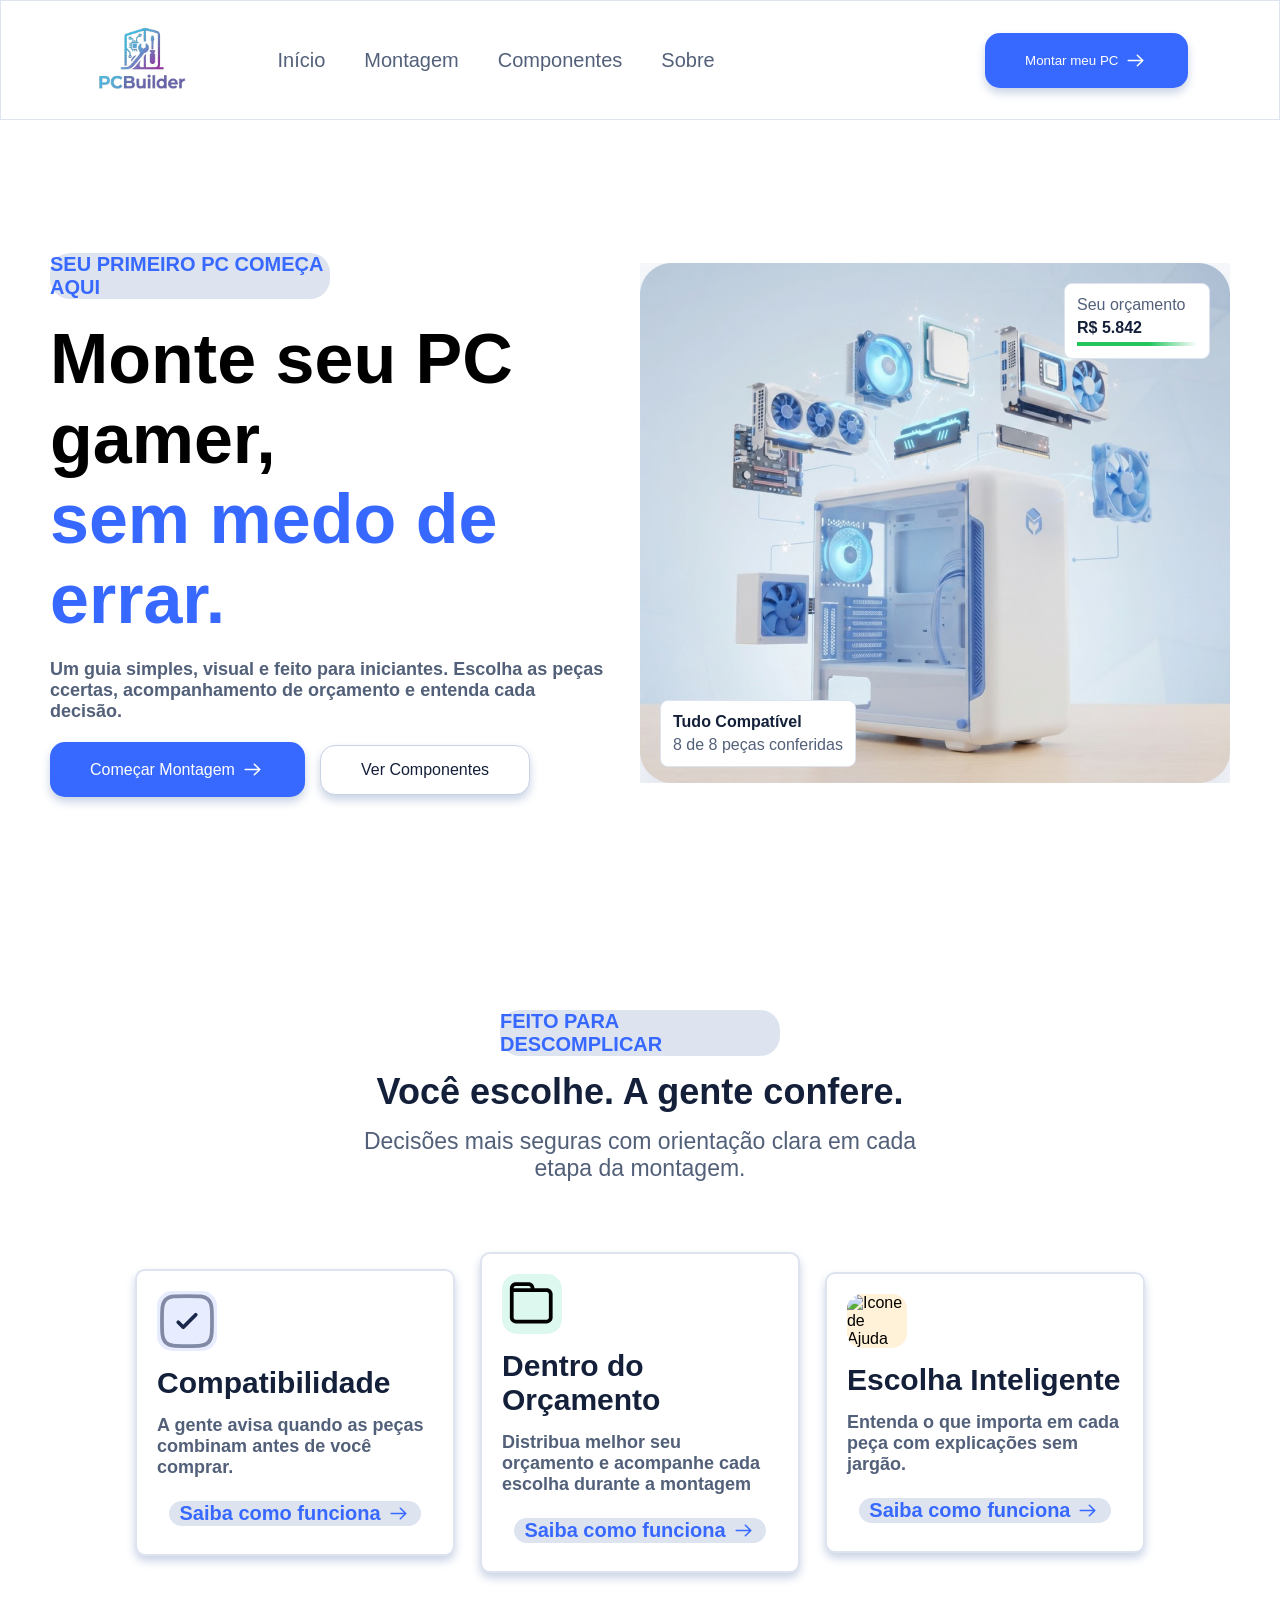
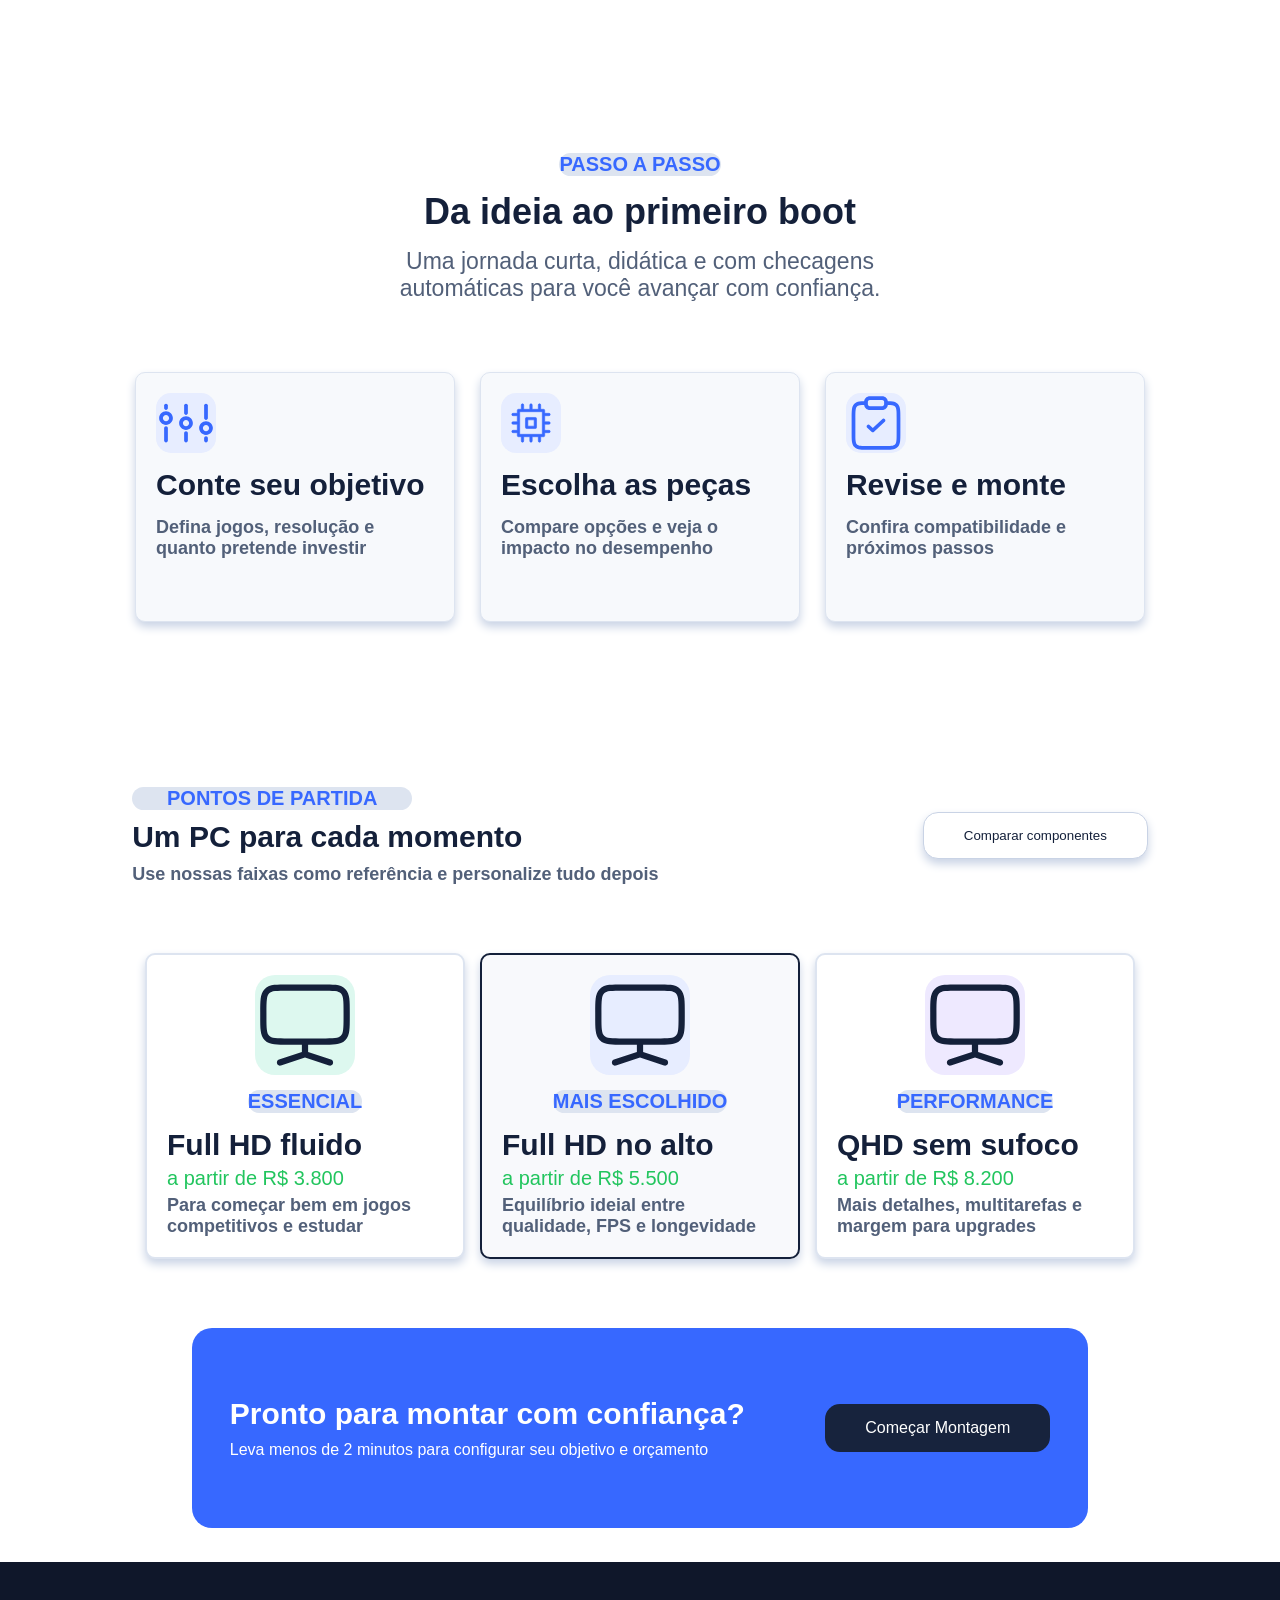
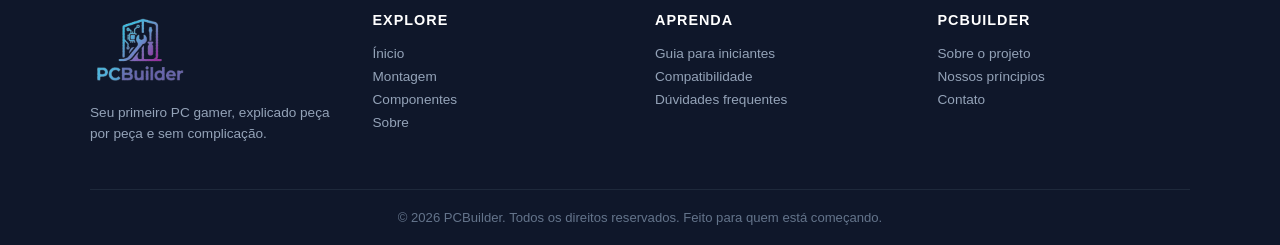
==== index.html @ 1f870fc3 "Primeira versão do projeto. Interface pronta, mas ainda precisa da atualização com a lógica" ====
<!doctype html>
<html lang=pt-br>
<head>
  <meta charset="UTF-8">
  <meta name="viewport"
        content="width=device-width, user-scalable=no, initial-scale=1.0, maximum-scale=1.0, minimum-scale=1.0">
  <meta http-equiv="X-UA-Compatible" content="ie=edge">
  <link rel="stylesheet" href="css/style.css">
  <title>PC-Builder</title>
</head>
<body>


<header class="cabecalho">
  <div class="logoPrincipal">
    <a href="index.html"><img class="logo" src="assets/images/logo.png" alt="Imagem Logo"></a>
  </div>

  <nav class="navegacao">
    <ul>
      <li><a href="index.html" class="links">Início</a></li>

      <li><a href="montagem.html" class="links">Montagem</a></li>

      <li><a href="componentes.html" class="links">Componentes</a></li>

      <li><a href="sobre.html" class="links">Sobre</a></li>

    </ul>
  </nav>


  <button type="button" class="montagem BotaoDesktop">Montar meu PC <img class="icons" src="assets/icons/icon-Avancar.svg" alt="Ícone Avançar">
  </button>

  <button type="button" class="botaoMenu" aria-label="Abrir menu" aria-expanded="false">
    ☰
  </button>
</header>


<section class="secaoHero">

  <div class="cardPrincipal">
    <p class="informacao">SEU PRIMEIRO PC COMEÇA AQUI</p>
    <h1 class="tituloHero">Monte seu PC gamer, <span> sem medo de errar.</span>
    </h1>
    <p class="descricao">Um guia simples, visual e feito para iniciantes. Escolha as peças ccertas, acompanhamento de orçamento e entenda cada decisão.</p>

    <div class="botoesPrincipais">
      <a class="links: montagem" href="montagem.html">Começar Montagem <img class="icons" src="assets/icons/icon-Avancar.svg"
                                                                            alt="Ícone Avançar"></a>
      <a class="links: componentes" href="componentes.html">Ver Componentes</a>
    </div>
  </div>

  <div class="cardSecundario">
    <img class="background-image" src="assets/images/imagemIlustracao.png" alt="Imagem de ilustração">

    <div class="mini-Card card-Orcamento">
      <span>Seu orçamento</span>
      <strong>R$ 5.842</strong>
      <div class="linhaOrcamento"></div>
    </div>

    <div class="mini-Card card-Compativel">
      <strong>Tudo Compatível</strong>
      <span>8 de 8 peças conferidas</span>
    </div>
  </div>
</section>

<section class="secaoInformacao">

  <div class="textoPrincipal">
    <p class="informacao">FEITO PARA DESCOMPLICAR</p>
    <h2 class="tituloPrincipal2">Você escolhe. A gente confere.</h2>
    <p class="descricaoPrincipal">Decisões mais seguras com orientação clara em cada etapa da montagem.</p>

  </div>

  <div class="informacaoCard">

    <div class="cardInformacao">
      <img class="iconsCards" src="assets/icons/icon-Compatibilidade.svg" alt="Ícone de compatibilidade">
      <h2 class="tituloPrincipal2">Compatibilidade</h2>
      <p class="descricao">A gente avisa quando as peças combinam antes de você comprar.</p>
      <a href="#sobre" class="links">
        <p class="informacao">Saiba como funciona <img class="icons" src="assets/icons/icone-Avancar2.svg" alt="Ícone Avançar"></p>
      </a>
    </div>

    <div class="cardInformacao">
      <img class="iconsCards2" src="assets/icons/icon-Carteira.svg" alt="Ícone de Orçamento">
      <h2 class="tituloPrincipal2">Dentro do Orçamento</h2>
      <p class="descricao">Distribua melhor seu orçamento e acompanhe cada escolha durante a montagem</p>
      <a href="#sobre" class="links">
        <p class="informacao">Saiba como funciona <img class="icons" src="assets/icons/icone-Avancar2.svg" alt="Ícone Avançar"></p>
      </a>
    </div>

    <div class="cardInformacao">
      <img class="iconsCards3" src="assets/icons/icon-Ajuda.svg" alt="Icone de Ajuda">
      <h2 class="tituloPrincipal2">Escolha Inteligente</h2>
      <p class="descricao">Entenda o que importa em cada peça com explicações sem jargão.</p>
      <a href="#sobre" class="links">
        <p class="informacao">Saiba como funciona <img class="icons" src="assets/icons/icone-Avancar2.svg" alt="Ícone Avançar"></p>
      </a>
    </div>
  </div>

</section>

<section class="secaoComoFunciona">

  <div class="textoPrincipal">
    <p class="informacao">PASSO A PASSO</p>
    <h2 class="tituloPrincipal2">Da ideia ao primeiro boot</h2>
    <p class="descricaoPrincipal">Uma jornada curta, didática e com checagens automáticas para você avançar com confiança.</p>

  </div>


  <div class="cardComoFunciona">

    <div class="cardInformacao2">

      <img class="iconsCards" src="assets/icons/icon-Objetivo.svg" alt="Ícone Objetivo">
      <h2 class="tituloPrincipal2">Conte seu objetivo</h2>
      <p class="descricao">Defina jogos, resolução e quanto pretende investir</p>
    </div>

    <div class="cardInformacao2">
      <img class="iconsCards" src="assets/icons/icon-Componente.svg" alt="Ícone de Componente">
      <h2 class="tituloPrincipal2">Escolha as peças</h2>
      <p class="descricao">Compare opções e veja o impacto no desempenho</p>
    </div>

    <div class="cardInformacao2">
      <img class="iconsCards" src="assets/icons/icon-Notas.svg" alt="Ícone de Revisar">
      <h2 class="tituloPrincipal2">Revise e monte</h2>
      <p class="descricao">Confira compatibilidade e próximos passos</p>
    </div>
  </div>
</section>

<section class="secaoPerfilOrcamento">

  <div class="textoInicial">

    <div class="textoEsq">
      <p class="informacao">PONTOS DE PARTIDA</p>
      <h2 class="tituloPrincipal2">Um PC para cada momento</h2>
      <p class=descricao>Use nossas faixas como referência e personalize tudo depois</p>
    </div>

    <div class="botaoDir">
      <button type="button" class="componentes">Comparar componentes</button>
    </div>
  </div>

  <div class="cardsOrcamento">

    <div class="cards">
      <div class="controlaElementos2">
        <div class="icone">
          <img class="iconMonitor" src="assets/icons/icon-Monitor.svg" alt="Ícone de Monitor">
      </div>
        <p class="informacao">ESSENCIAL</p>
      </div>
      <div class="texto">

        <h2 class="tituloPrincipal2">Full HD fluido</h2>
        <p class="preco">a partir de R$ 3.800</p>
        <p class="descricao">Para começar bem em jogos competitivos e estudar</p>
      </div>
    </div>

    <div class="cardsEscolhido">
      <div class="controlaElementos2">
        <div class="icone2">
          <img class="iconMonitor" src="assets/icons/icon-Monitor.svg" alt="Ícone de Monitor">
        </div>
        <p class="informacao">MAIS ESCOLHIDO</p>
      </div>

      <div class="texto">
        <h2 class="tituloPrincipal2">Full HD no alto</h2>
        <p class="preco">a partir de R$ 5.500</p>
        <p class="descricao">Equilíbrio ideial entre qualidade, FPS e longevidade</p>
      </div>

    </div>

    <div class="cards">
      <div class="controlaElementos2">
        <div class="icone3">
          <img class="iconMonitor" src="assets/icons/icon-Monitor.svg" alt="Ícone de Monitor">
        </div>
        <p class="informacao">PERFORMANCE</p>
      </div>

      <div class="texto">

        <h2 class="tituloPrincipal2">QHD sem sufoco</h2>
        <p class="preco">a partir de R$ 8.200</p>
        <p class="descricao">Mais detalhes, multitarefas e margem para upgrades</p>
      </div>

    </div>
  </div>

  <div class="cardComecar">
    <div class="textoEsq2">
      <h2 class="tituloPrincipal2">Pronto para montar com confiança?</h2>
      <p>Leva menos de 2 minutos para configurar seu objetivo e orçamento</p>
    </div>

    <div class="botaoFinal">
      <a class="links: montagem2" href="montagem.html">Começar Montagem</a>
    </div>
  </div>

</section>
<footer class="footer-completo">
  <div class="footer-grid">
    <div class="footer-col">
      <div class="footer-logo"><img class="logo" src="assets/images/logo.png" alt=""></div>
      <p>Seu primeiro PC gamer, explicado peça por peça e sem complicação.</p>
    </div>
    <div class="footer-col">
      <h4>Explore</h4>
      <a  href="index.html">Ínicio</a>
      <a  href="montagem.html">Montagem</a>
      <a  href="componentes.html">Componentes</a>
      <a  href="sobre.html">Sobre</a>
    </div>
    <div class="footer-col">
      <h4>Aprenda</h4>
      <a href="#">Guia para iniciantes</a>
      <a href="#">Compatibilidade</a>
      <a href="#">Dúvidades frequentes</a>
    </div>
    <div class="footer-col">
      <h4>PCBuilder</h4>
      <a href="#">Sobre o projeto</a>
      <a href="#">Nossos príncipios</a>
      <a href="#">Contato</a>
    </div>
  </div>
  <div class="footer-copy">
    © 2026 PCBuilder. Todos os direitos reservados. Feito para quem está começando.
  </div>
</footer>
<script src="script.js"></script>
</body>
</html>
---- css/style.css ----
* {
  padding: 0;
  margin: 0;
  box-sizing: border-box;
}

body {
  font-family: "Calibri Light", "Arial", sans-serif;
}

header {
  width: 100%;
  display: flex;
  justify-content: space-around;
  padding: 20px;
  gap: 25px;
  align-items: center;
  background-color: #ffffff;
  border: #dde4f0 1px solid;


  ul {
    list-style: none;
    display: flex;
    flex-direction: row;
    gap: 15px;
    width: 60%;
    align-items: center;
    justify-content: center;
  }


  li {
    color: #526079;
    font-size: 20px;
  }


}

.botaoMenu {
  display: none;
}

.links {
  text-decoration: none;
  color: #526079;
  padding: 8px 12px;
  border-radius: 6px;
  transition: color 200ms ease, background-color 200ms ease;

}

.links:hover {
  background-color: #f0f4ff;
  color: #3768ff;
}

.links.active {
  background-color: #e7edff;
  color: #3768ff;
}

.navegacao li.active a {
  background-color: #e7e7e7;
  font-weight: bold;
  color: #3768ff;
  border-radius: 20px;
  padding: 10px 20px;
}


.logoPrincipal {
  display: flex;
  flex-direction: row;
  align-items: center;
  gap: 5px;
}

.logo {
  width: 100px;
}

.tituloHero {
  flex-direction: column;
  display: flex;
  font-size: 70px;

  h1 {
    color: #17233d;

  }

  span {
    color: #3768ff;

  }
}

.tituloPrincipal {
  font-size: 25px;
  color: #14203a;
  display: flex;
  flex-direction: column;
  max-width: 560px;
  font-weight: bold;

  span{
    color: #526079;
    font-size: 15px;
  }
}

.tituloPrincipal2{
  font-size: 30px;
  color: #14203a;
  display: flex;
  flex-direction: column;
  max-width: 560px;
  font-weight: bold;
}

.secaoHero {
  display: grid;
  grid-template-columns: repeat(2, 1fr);
  justify-items: center;
  align-items: center;
  padding: 50px;
  width: 100%;
  min-height: calc(100vh - 90px);

}

.cardPrincipal {
  display: flex;
  flex-direction: column;
  gap: 20px;

}

.botoesPrincipais {
  display: flex;
  flex-direction: row;
  gap: 15px;
  align-items: center;

}

.descricao {
  color: #526079;
  font-size: 18px;
  max-width: 560px;
  text-align: left;
  font-weight: bold;
}

.descricaoPrincipal {
  color: #526079;
  font-size: 23px;
  max-width: 560px;
  text-align: center;
}

.informacao {
  color: #3768ff;
  background-color: #dde4f0;
  border-radius: 20px;
  max-width: 280px;
  align-items: center;
  display: flex;
  justify-content: center;
  gap: 5px;
  flex-direction: row;
  font-size: 20px;
  font-weight: bold;
}

.montagem {
  display: flex;
  flex-direction: row;
  gap: 5px;
  align-items: center;
  background-color: #3768ff;
  border: none;
  border-radius: 15px;
  padding: 15px 40px;
  color: #ffffff;
  transition: transform 300ms ease, box-shadow 300ms ease;
  box-shadow: 0 5px 10px rgb(201 211 229);
  text-decoration: none;
}

.montagem2 {
  display: flex;
  flex-direction: row;
  gap: 5px;
  align-items: center;
  background-color: #17233d;
  border: none;
  border-radius: 15px;
  padding: 15px 40px;
  color: #ffffff;
  transition: transform 300ms ease, box-shadow 300ms ease;
  text-decoration: none;
}

.montagem2:hover {
  transform: scale(1.03);
  box-shadow: 0 5px 10px rgb(55 104 255);
}

.montagem:hover {
  transform: scale(1.03);
  box-shadow: 0 5px 10px rgb(55 104 255);
}

.componentes {
  border-radius: 15px;
  padding: 15px 40px;
  background-color: #ffffff;
  border: #c9d3e5 1px solid;
  color: #14203a;
  transition: transform 300ms ease, box-shadow 300ms ease, border 100ms ease;
  box-shadow: 0 5px 10px rgb(201 211 229);
  text-decoration: none;
  display: flex;
  flex-direction: row;
  align-items: center;
  gap: 5px;
}

.componentes:hover {
  transform: scale(0.95);
  box-shadow: 0 5px 10px rgb(201 211 229);
  border: #b7c8ff 1px solid;
}

.iconsCards {
  width: 60px;
  background-color: #e7edff;
  border-radius: 15px;
  display: block;
  height: auto;
}


.iconsCards2 {
  width: 60px;
  background-color: #ddf8ef;
  border-radius: 15px;
  display: block;
  height: auto;
}


.iconsCards3 {
  width: 60px;
  background-color: #fff2d8;
  border-radius: 15px;
  display: block;
  height: auto;
}


.icons {
  width: 25px;
  height: auto;
  display: block;
}



.cardSecundario {
  position: relative;
  display: inline-block;
}

.mini-Card {
  display: flex;
  gap: 5px;
  border: 1px solid #dde4f0;
  flex-direction: column;
  position: absolute;
  background-color: #ffffff;
  padding: 12px;
  border-radius: 8px;

  strong {
    color: #14203a;
  }

  span {
    color: #526079;
  }

}

.linhaOrcamento {
  background: linear-gradient(to right, #22c55e 0%, #22c55e 60%, transparent 100%);
  height: 4px;
  width: 120px;
}


.card-Orcamento {
  top: 20px;
  right: 20px;
}

.card-Compativel {
  bottom: 20px;
  left: 20px;
}

.secaoInformacao {
  display: flex;
  gap: 40px;
  flex-direction: column;
  justify-content: flex-start;
  align-items: center;
  width: 100%;
  padding: 80px 6%;

}

.textoPrincipal {
  display: flex;
  flex-direction: column;
  align-items: center;
  gap: 15px;

  h2 {
    color: #14203a;
    font-size: 36px;
  }

}

.informacaoCard {
  display: flex;
  flex-direction: row;
  padding: 30px;
  gap: 25px;
  width: 100%;
  align-items: center;
  justify-content: center;
  flex-wrap: wrap;

}

.cardInformacao {
  background-color: #ffffff;
  border: #dde4f0 2px solid;
  width: 30%;
  min-height: 250px;
  padding: 20px;
  border-radius: 10px;
  display: flex;
  flex-direction: column;
  gap: 15px;
  box-shadow: 0 5px 10px rgb(201 211 229);
  transition: transform 300ms ease, box-shadow 300ms ease, border 100ms ease;

  h3 {
    color: #14203a;
    font-size: 30px;
  }
}

.cardInformacao:hover {
  transform: scale(0.95);
  box-shadow: 0 5px 10px rgb(201 211 229);
  border: #b7c8ff 2px solid;
}

.secaoComoFunciona {
  display: flex;
  gap: 40px;
  flex-direction: column;
  justify-content: flex-start;
  align-items: center;
  width: 100%;
  padding: 70px 6% 100px;
}

.cardComoFunciona {
  display: flex;
  flex-direction: row;
  padding: 30px;
  gap: 25px;
  width: 100%;
  align-items: center;
  justify-content: center;
  flex-wrap: wrap;
}

.cardInformacao2 {
  background-color: #f7f9fc;
  border: #dde4f0 1px solid;
  width: 30%;
  min-height: 250px;
  padding: 20px;
  border-radius: 10px;
  display: flex;
  flex-direction: column;
  gap: 15px;
  box-shadow: 0 5px 10px rgb(201 211 229);
  transition: transform 300ms ease, box-shadow 300ms ease, border 100ms ease;

  h3 {
    color: #14203a;
    font-size: 30px;
  }
}

.cardInformacao2:hover {
  transform: scale(0.95);
  box-shadow: 0 5px 10px rgb(201 211 229);
  background-color: #e7edff;
  border: #b7c8ff 2px solid;
}

.secaoPerfilOrcamento {
  display: flex;
  justify-content: space-around;
  align-items: center;
  width: 100%;
  min-height: calc(100vh - 90px);
  flex-direction: column;
}

.textoInicial {
  display: flex;
  justify-content: space-around;
  align-items: center;
  width: 100%;
}

.textoEsq {
  display: flex;
  flex-direction: column;
  gap: 10px;

}

.textoEsq2 {
  display: flex;
  flex-direction: column;
  gap: 10px;

  h2 {
    color: #ffffff;
    font-size: 30px;
  }

  p {
    color: #ffffff;
  }
}

.cardsOrcamento {
  display: flex;
  flex-direction: row;
  gap: 15px;
  width: 100%;
  align-items: center;
  justify-content: center;
  flex-wrap: wrap;

}

.cards {
  display: flex;
  flex-direction: column;
  gap: 15px;
  width: 25%;
  border-radius: 10px;
  justify-content: flex-start;
  align-items: center;
  padding: 20px;
  background-color: #ffffff;
  border: #dde4f0 2px solid;
  transition: transform 300ms ease, box-shadow 300ms ease, border 100ms ease;
  box-shadow: 0 5px 10px rgb(201 211 229);

}

.controlaElementos2{
  display: flex;
  flex-direction: column;
  gap: 15px;
  align-items: center;
  justify-content: center;
}

.cards:hover {
  transform: scale(0.95);
  box-shadow: 0 5px 10px rgb(201 211 229);
  border: #b7c8ff 2px solid;
}

.cardsEscolhido {
  display: flex;
  flex-direction: column;
  gap: 15px;
  width: 25%;
  border-radius: 10px;
  justify-content: flex-start;
  align-items: center;
  padding: 20px;
  background-color: rgb(221 228 240 / 0.22);
  border: #14203a 2px solid;
  transition: transform 300ms ease, box-shadow 300ms ease, background-color 200ms ease;
  box-shadow: 0 5px 10px rgb(201 211 229);
}

.cardsEscolhido:hover {
  transform: scale(1.03);
  box-shadow: 0 5px 10px rgb(201 211 229);
  background-color: #e7edff;
}

.texto {
  display: flex;
  flex-direction: column;
  gap: 5px;

}

.icone {
  width: 100px;
  max-width: 300px;
  background-color: #ddf8ef;
  display: flex;
  justify-content: center;
  align-items: center;
  border-radius: 20px;
}

.icone2 {
  width: 100px;
  max-width: 300px;
  background-color: #e7edff;
  display: flex;
  justify-content: center;
  align-items: center;
  border-radius: 20px;
}

.icone3 {
  width: 100px;
  max-width: 300px;
  background-color: #eee9ff;
  display: flex;
  justify-content: center;
  align-items: center;
  border-radius: 20px;
}

.iconMonitor {
  width: 100px;
  border-radius: 15px;
  height: auto;
  display: block;
}

.cardComecar {
  display: flex;
  flex-direction: row;
  gap: 5px;
  width: 70%;
  min-height: 200px;
  border-radius: 20px;
  align-items: center;
  justify-content: space-around;
  background-color: #3768ff;
}

.preco {
  font-size: 20px;
  color: #22c55e;
}

@media (max-width: 900px) {

  .cabecalho {
    justify-content: space-between;
    padding: 15px 20px;
    position: relative;
  }

  .BotaoDesktop {
    display: none;
  }

  .botaoMenu {
    display: block;
    background-color: transparent;
    border: none;
    font-size: 30px;
  }

  .navegacao {
    display: none;
  }

  .navegacao.menuAberto {
    display: block;
    position: absolute;
    top: 100%;
    right: 0;
    width: min(80vh, 320px);
    border-radius: 5px;
    background-color: #ffffff;
    border: 1px solid #dde4f0;
    box-shadow: 0 5px 10px rgb(201 211 229);
  }


  .navegacao.menuAberto ul {
    flex-direction: column;
    width: 100%;
    padding: 20px;
  }

  .navegacao.menuAberto a {
    display: block;
    width: 100%;
    padding: 12px;
    border-radius: 5px;
    transition: transform 300ms ease, box-shadow 300ms ease;
  }

  .navegacao.menuAberto a:hover {
    background-color: #e7edff;
    border-radius: 10px;
    box-shadow: 0 5px 10px rgb(201 211 229);
  }


  .secaoHero {
    grid-template-columns: 1fr;
    width: 100%;
    gap: 25px;
  }

  .background-image,
  .cardPrincipal,
  .cardSecundario {
    width: 100%;
    flex-direction: column;
  }


  .cardInformacao,
  .cardInformacao2,
  .cards,
  .cardsEscolhido {
    width: 100%;
    flex-direction: column;
    gap: 25px;
  }

  .secaoPerfilOrcamento {
    gap: 20px;
  }

  .cardComecar {
    width: 100%;
    min-height: 80px;
    padding: 20px;

    h2 {
      font-size: 20px;
    }

    p {
      font-size: 20px;
    }
  }


}

.secaoMontagem {
  display: flex;
  align-items: flex-start;
  width: 100%;
  padding: 40px 6%;
}

.textoMontagem {
  display: flex;
  justify-content: space-between;
  align-items: center;
  width: 100%;
}
.tituloMontagem{
  font-weight: bold;
  font-size: 60px;
  color: #17233d;
}

.pecas {
  display: flex;
  flex-direction: row;
  gap: 40px;
  align-items: center;
}

.textoEsqMontagem {
  display: flex;
  flex-direction: column;
  align-items: flex-start;
  gap: 10px;
}

.montarPC{
  display: grid;
  grid-template-columns: 280px minmax(0, 1fr) 280px;
  gap: 24px;
  justify-content: center;
  align-items: flex-start;
  padding: 0 90px;
  min-height: calc(100vh - 90px);
  width: 100%;
}

.divEsquerda{
  display: flex;
  flex-direction: column;
  align-items: flex-start;
  gap: 30px;
  background-color: #ffffff;
  border: #dde4f0 1px solid;
  border-radius: 10px;
  padding: 10px 20px;
  width: 100%;
}

.selecaoComponente{
  width: 100%;
  min-height: 50px;
  padding: 0 10px;
  box-shadow: 0 5px 10px rgb(201 211 229);
  transition: transform 300ms ease, box-shadow 300ms ease, background-color 200ms ease, border-color 200ms ease;
  border-radius: 10px;
}

.selecaoComponente:hover{
  transform: scale(1.05);
  border: #3768ff 2px solid;
  background-color: #e7edff;
}

.divMeio{
  display: flex;
  flex-direction: column;
  gap: 20px;
  background-color: #ffffff;
  border: #dde4f0 1px solid;
  border-radius: 10px;
  align-items: self-start;
  width: 100%;
  min-height: calc(90vh - 50px);
  padding: 10px;
}

.nomeComponente{

}

.divComponentes{
  display: flex;
  flex-direction: column;
  gap: 20px;
  width: 100%;
  justify-content: center;
  align-items: center;

}

.cardComponente{
  display: flex;
  flex-direction: column;
  padding: 20px 40px;
  width: 95%;
  align-items: flex-start;
  justify-content: center;
  border-radius: 15px;
  transition: transform 300ms ease, box-shadow 300ms ease, background-color 200ms ease, border-color 200ms ease;
  box-shadow: 0 5px 10px rgb(201 211 229);
}

.cardComponente:hover{
  transform: scale(0.95);
  box-shadow: 0 5px 10px rgb(201 211 229);
  background-color: #e7edff;
  border: 1px solid #3768ff;
}


.controlaElementos{
  display: flex;
  flex-direction: row;
  gap: 20px;
}

.divSugestao{
  display: flex;
  flex-direction: row;
  gap: 20px;
  width: 100%;
  padding: 20px;

}

.recomendado{
  padding: 10px 20px;
  border-radius: 25px;
  border: none;
  background-color: #f7f9fc ;
  color: #526079;
  box-shadow: 0 5px 10px rgb(201 211 229);
  transition: 300ms ease, background-color 300ms ease, border-color 300ms ease, color 300ms ease;
}

.recomendado:hover{
  background-color: #3768ff;
  color: #ffffff;
}

.menorPreco{
  padding: 10px 20px;
  border-radius: 25px;
  color: #526079;
  border: #dde4f0 2px solid;
  background-color: #f7f9fc;
  box-shadow: 0 5px 10px rgb(201 211 229);
  transition: 300ms ease, background-color 300ms ease, border-color 300ms ease, color 300ms ease;
}
.menorPreco:hover{
  background-color: #3768ff;
  color: #ffffff;
}

.textoPrincipalMontagem{
  padding: 20px;
  gap: 10px;
  display: flex;
  flex-direction: column;

  .descricaoComponente{
    max-width: 560px;
    color: #526079;
    font-weight: bold;
    font-size: 18px;
  }
  .tituloEtapa{
    color: #14203a;
    font-weight: bold;
    font-size: 35px;
  }
  .etapa{
    color: #3768ff;
    font-weight: bold;
  }
}

.botoes{
  display: flex;
  flex-direction: row;
  justify-content: space-around;
  width: 100%;
  align-items: center;

  .voltar{
    background-color: transparent;
    border: #dde4f0 2px solid;
    box-shadow: 0 5px 10px rgb(201 211 229);
    padding: 5px 80px;
    border-radius: 15px;
    transition: 300ms ease, background-color 300ms ease, border-color 300ms ease, color 300ms ease;
    color: #17233d;
    font-weight: bold;
    cursor: pointer;

  }

  .voltar:active{
    transform: scale(0.95);

  }
}

.divDireita{
  display: flex;
  flex-direction: column;
  align-items: center;
  width: 100%;
  gap: 20px;
}

.cardOrcamento{
  background-color: #17233d;
  width: 100%;
  min-height: 200px;
  border-radius: 20px;
  flex-direction: column;
  gap: 20px;
  display: flex;
  padding: 20px;
  box-shadow: 0 5px 10px rgb(201 211 229);

  .precoMontagem{
    font-weight: bold;
    color: #ffffff;
    font-size: 30px;
  }
  .orcamento{
    font-weight: bold;
    color: #ffffff;
  }
}

.cardCompatibilidade{
  background-color: #ffffff;
  border: #dde4f0 1px solid;
  width: 100%;
  min-height: 200px;
  border-radius: 20px;
  flex-direction: column;
  gap: 20px;
  display: flex;
  padding: 20px;
  box-shadow: 0 5px 10px rgb(201 211 229);

  .compatibilidade{
    font-weight: bold;
    color: #17233d;
    font-size: 20px;
  }
}

.cardPecasEscolhidas{
  background-color: #ffffff;
  border: #dde4f0 1px solid;
  width: 100%;
  min-height: 200px;
  border-radius: 20px;
  flex-direction: column;
  gap: 20px;
  display: flex;
  padding: 20px;
  box-shadow: 0 5px 10px rgb(201 211 229);

  .pecasEscolhidas{
    font-weight: bold;
    color: #17233d;
    font-size: 20px;
  }
}

/* SECÃO COMPONENTES*/

.secaoComponente{
  display: grid;
  grid-template-columns: repeat(2, 1fr);
  justify-items: center;
  align-items: flex-start;
  flex-direction: column;
  padding: 80px 6%;
  width: 100%;
}

form{
  display: flex;
  flex-direction: row;
  gap: 20px;
  width: 100%;
  background-color: #ffffff;
  border: #dde4f0 1px solid;
  box-shadow: 1px 1px 2px #dde4f0;
  border-radius: 10px;
  padding: 20px 50px;
  align-items: center;
  justify-content: flex-start;

  input{
    width: 100%;
    padding: 10px;
    border: none;
  }

  .botaoPesquisar{
    padding: 10px;
    border: none;
    border-radius: 30px;
    box-shadow: 1px 1px 2px #dde4f0;
    background-color: transparent;
    transition: transform 300ms ease, box-shadow 300ms ease, background-color 300ms ease, border-color 300ms ease;
  }
  .botaoPesquisar:hover{
    box-shadow: 1px 1px 2px #dde4f0;
    background-color: transparent;
    transform: translateX(6px);
  }
}

.botoesCategoria{
  display: flex;
  flex-direction: row;
  justify-content: flex-start;
  align-items: center;
  gap: 20px;
  width: 100%;
}

.secaoCategoria{
  display: flex;
  flex-direction: column;
  min-height: calc(100vh - 50px);
  align-items: flex-start;
  padding: 10px 90px;
  gap: 40px;
}

.categoria{
  display: grid;
  grid-template-columns: 300px 1fr;
  gap: 30px;
}

.controlaCards{
  display: flex;
  flex-direction: row;
  gap: 20px;
  width: 100%;
  justify-content: flex-start;
  align-items: center;
  flex-wrap: wrap;
  min-height: 200px;
  padding: 0 50px;
}

.card{
  display: flex;
  flex-direction: column;
  align-items: flex-start;
  gap: 5px;
  width: 25%;
  border-radius: 10px;
  padding: 20px;
  background-color: #ffffff;
  border: #dde4f0 2px solid;
  transition: transform 300ms ease, box-shadow 300ms ease, border 100ms ease;
  box-shadow: 0 5px 10px rgb(201 211 229);
  cursor: pointer;
}
.card:hover{
  transform: scale(0.95);
  border: #17233d 2px solid;
}
.tituloLinha{
  position: relative;
  padding-bottom: 10px;
  color: #526079;
  font-size: 18px;
  max-width: 560px;
  text-align: left;
  font-weight: bold;
}

.tituloLinha::before{
  position: absolute;
  content: "";
  width: 100%;
  bottom: 0;
  left: 0;
  height: 2px;
  background-color: #526079;
  border-radius: 10px;
}

.informacaoComp{
  font-weight: bold;
  color: #17233d;
  font-size: 15px;
  background-color: #dde4f0;
  border-radius: 15px;
  padding: 5px;
}

.tituloCom{
  font-size: 25px;
  font-weight: bold;
  color: #14203a;
}

.cardMontar{
  display: flex;
  flex-direction: column;
  align-items: flex-start;
  background: linear-gradient(160deg, #17233d, #526079);
  color: #ffffff;
  border-radius: 15px;
  padding: 10px;
  gap: 10px;
  p{
    color: #f7f9fc;
  }
}

.montagem3{
  background-color: transparent;
  border: #ffffff 1px solid;
  color: #ffffff;
  border-radius: 10px;
  padding: 5px 25px;
  display: flex;
  flex-direction: row;
  gap: 10px;
  text-decoration: none;
  align-items: center;
  transition: 300ms ease, background-color 300ms ease, border-color 300ms ease;
}

.montagem3:hover{
  transform: scale(1.02);
}

/* SEÇÃO SOBRE*/

.secaoSobre{
  display: grid;
  grid-template-columns: repeat(2, 1fr);
  justify-items: center;
  align-items: center;
  padding: 50px;
  width: 100%;
  min-height: calc(100vh - 90px);
}

.descricao2{
  font-weight: bold;
  color: #526079;
  font-size: 15px;
}

.secaoMissao{
  display: flex;
  flex-direction: column;
  align-items: center;
  justify-content:flex-start;
  padding: 80px 6%;
  width: 100%;

}

.controlaCards2{
  display: flex;
  flex-direction: row;
  justify-content: center;
  align-items: center;
  gap: 20px;
  width: 100%;
  padding: 60px;
}

.card1{
  background-color: #e7edff;
  width: 30%;
  min-height: 150px;
  padding: 20px;
  border-radius: 10px;
  display: flex;
  flex-direction: column;
  gap: 15px;
  box-shadow: 0 5px 10px rgb(201 211 229);
  transition: transform 300ms ease, box-shadow 300ms ease, border 100ms ease;

}

.card2{
  background-color: #dde4f0;
  width: 30%;
  min-height: 150px;
  padding: 20px;
  border-radius: 10px;
  display: flex;
  flex-direction: column;
  gap: 15px;
  box-shadow: 0 5px 10px rgb(201 211 229);
  transition: transform 300ms ease, box-shadow 300ms ease, border 100ms ease;
}

.card3{
  background-color: #fff2d8;
  width: 30%;
  min-height: 150px;
  padding: 20px;
  border-radius: 10px;
  display: flex;
  flex-direction: column;
  gap: 15px;
  box-shadow: 0 5px 10px rgb(201 211 229);
  transition: transform 300ms ease, box-shadow 300ms ease, border 100ms ease;
}

.secaoControle{
  display: flex;
  flex-direction: column;
  align-items: center;
  justify-content:flex-start;
  width: 100%;
  padding: 70px 6% 100px;
}

.iconeL{
  background-color: #e7edff;
  width: 15%;
  padding: 10px;
  display: flex;
  align-items: center;
  justify-content: center;
  border-radius: 10px;
  box-shadow: 1px 1px 2px #dde4f0;
}

.iconeP{
  background-color: #ddf8ef;
  width: 15%;
  padding: 10px;
  display: flex;
  align-items: center;
  justify-content: center;
  border-radius: 10px;
  box-shadow: 1px 1px 2px #dde4f0;
}

.iconeB{
  background-color: #fff2d8;
  width: 15%;
  padding: 10px;
  display: flex;
  align-items: center;
  justify-content: center;
  border-radius: 10px;
  box-shadow: 1px 1px 2px #dde4f0;
}

.secaoPrincipios{
  display: grid;
  grid-template-columns: repeat(2, 1fr);
  justify-items: flex-end;
  align-items: center;
  justify-content: center;
  width: 100%;
  padding: 70px 6% 100px;
  background-color: #17233d;
  gap: 40px;
}

.controlaCards3{
 display: grid;
  grid-template-columns: repeat(2, 1fr);
  gap: 40px;
  width: 100%;
  align-items: center;
  justify-content: center;
  padding: 70px 100px;
  background-color: #17233d;
}

.cardPrincipios{
  display: flex;
  width: 100%;
  gap: 20px;
  border: none;
  min-height: 150px;
  background-color: rgb(255 255 255 / 0.2);
  padding: 20px;
  border-radius: 24px;
  align-items: center;
  justify-content: flex-start;
  transition: transform 300ms ease, box-shadow 300ms ease, border 400ms ease;
  box-shadow: 0 5px 10px rgb(211 211 255 / 0.25);
}
.cardPrincipios:hover{
  border: #ffffff 2px solid;
  box-shadow: 0 5px 10px rgb(211 211 255 / 0.25);
}

.tituloPrincipal3{
  color: #ffffff;
  font-size: 25px;
  font-weight: bold;
  display: flex;
  flex-direction: column;
  gap: 5px;
}

.descricao3{
  font-weight: bold;
  color: #b8c3d7;
  font-size: 20px;
}

.num{
  font-weight: bold;
  color: #b8c3d7;
  font-size: 15px;
  background-color: #3768ff;
  padding: 20px;
  display: flex;
  align-items: center;
 border-radius: 12px;
}

.tituloHero2{
  font-size: 70px;
  font-weight: bold;
  color: #ffffff;
}

.informacao2{
  color: #9A5A00;
  background-color: #fff2d8;
  max-width: 280px;
  align-items: center;
  display: flex;
  justify-content: center;
  gap: 5px;
  flex-direction: row;
  font-size: 20px;
  font-weight: bold;
  border-radius: 999px;
}
.iconPlaneta{
  width: 300px;
  height: auto;
  display: block;
}

.secaoCompromisso{
  display: grid;
  grid-template-columns: repeat(2, 1fr);
  justify-items: center;
  align-items: center;
  padding: 70px 6% 100px;
}

.footer-completo {
  background: #0f172a;
  color: white;
  padding: 50px 30px 20px;
}
.footer-grid {
  display: grid;
  grid-template-columns: repeat(auto-fit, minmax(180px, 1fr));
  gap: 30px;
  max-width: 1100px;
  margin: 0 auto 30px;
}
.footer-col .footer-logo {
  font-size: 1.2rem; font-weight: 800;
  color: #a855f7; margin-bottom: 10px;
}
.footer-col p { color: #94a3b8; font-size: 0.85rem; line-height: 1.6; margin-bottom: 14px; }
.footer-col h4 {
  color: white; font-size: 0.9rem;
  margin-bottom: 14px;
  text-transform: uppercase;
  letter-spacing: 1px;
}
.footer-col a {
  display: block;
  color: #94a3b8;
  text-decoration: none;
  padding: 4px 0;
  font-size: 0.85rem;
  transition: color 0.15s;
}
.footer-col a:hover { color: #a855f7; }
.footer-redes {
  display: flex;
  gap: 10px;
  margin-top: 6px;
}
.footer-redes a {
  width: 38px; height: 38px;
  background: #1e293b;
  border-radius: 50%;
  display: flex !important;
  align-items: center;
  justify-content: center;
  font-size: 1.1rem;
  transition: 0.2s;
  padding: 0 !important;
}
.footer-redes a:hover {
  background: #a855f7;
  transform: translateY(-3px);
}
.footer-copy {
  max-width: 1100px;
  margin: 0 auto;
  border-top: 1px solid #1e293b;
  padding-top: 20px;
  text-align: center;
  font-size: 0.82rem;
  color: #64748b;
}
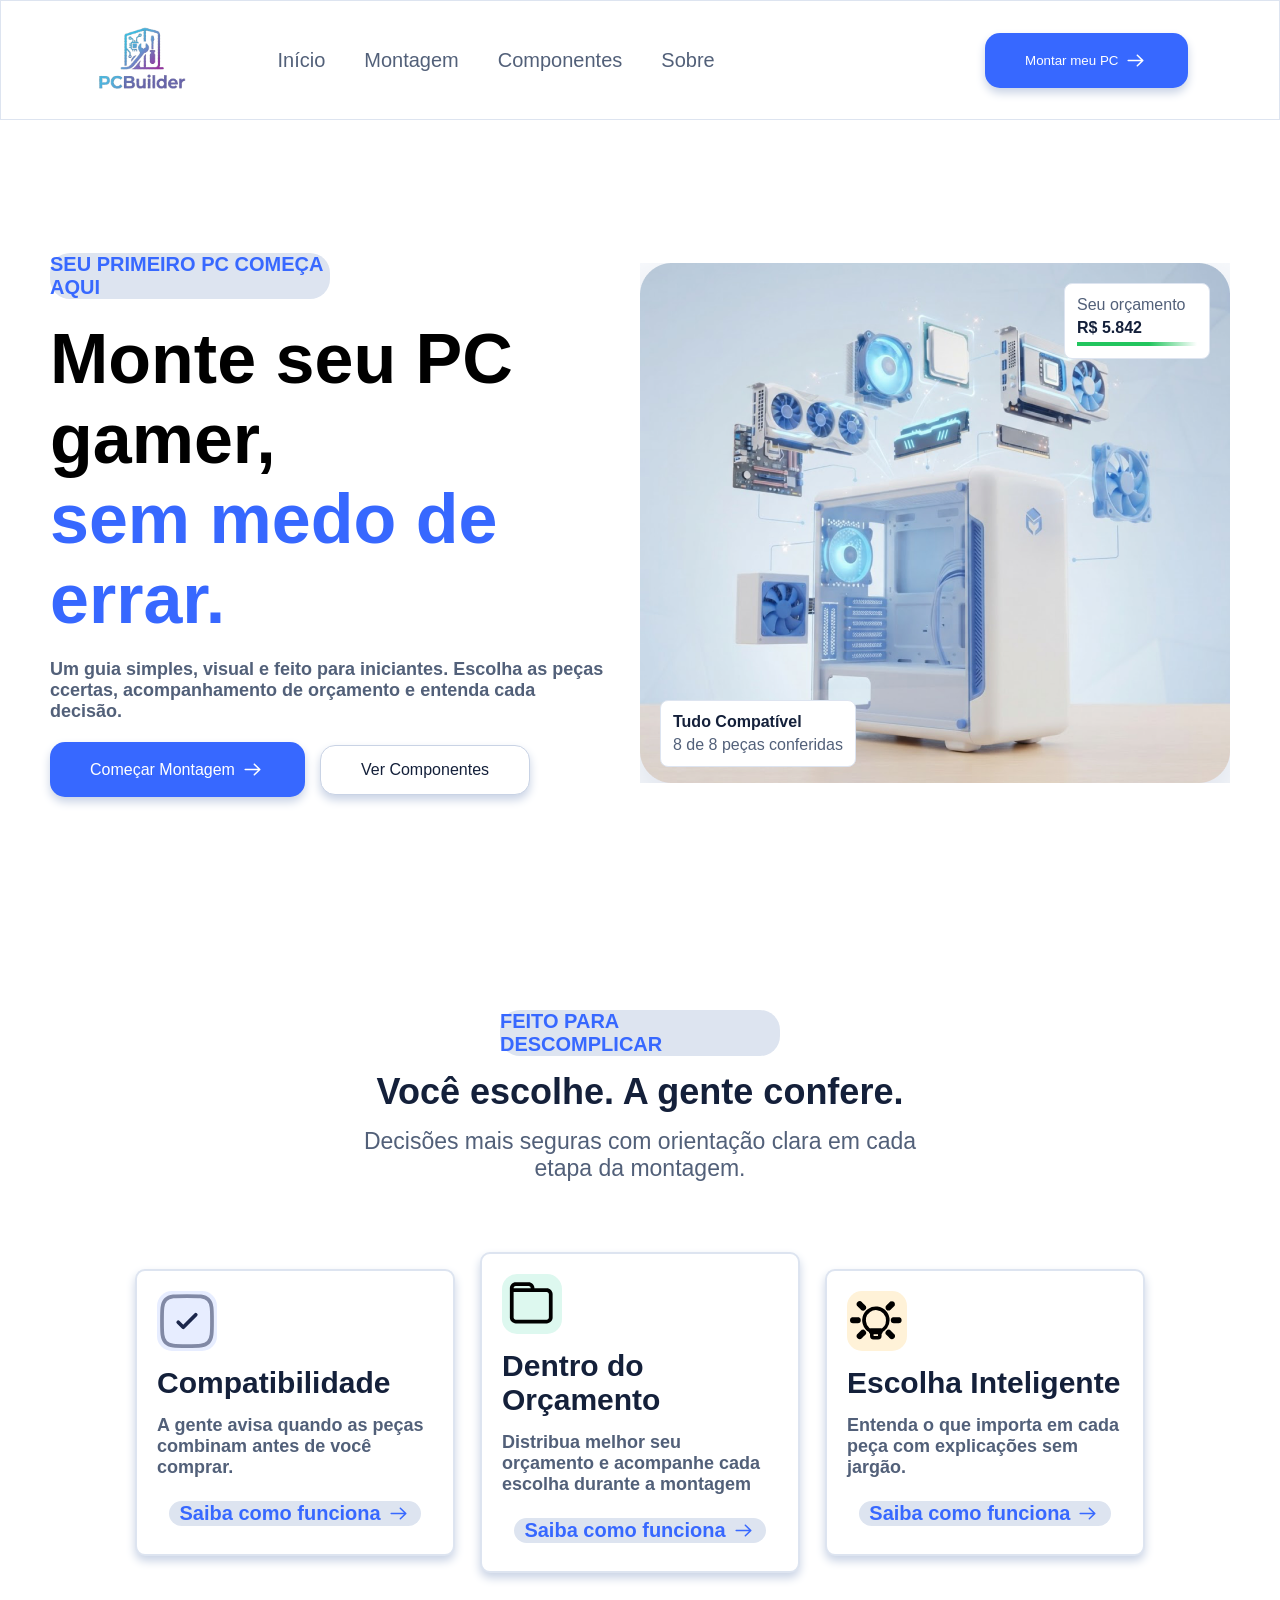
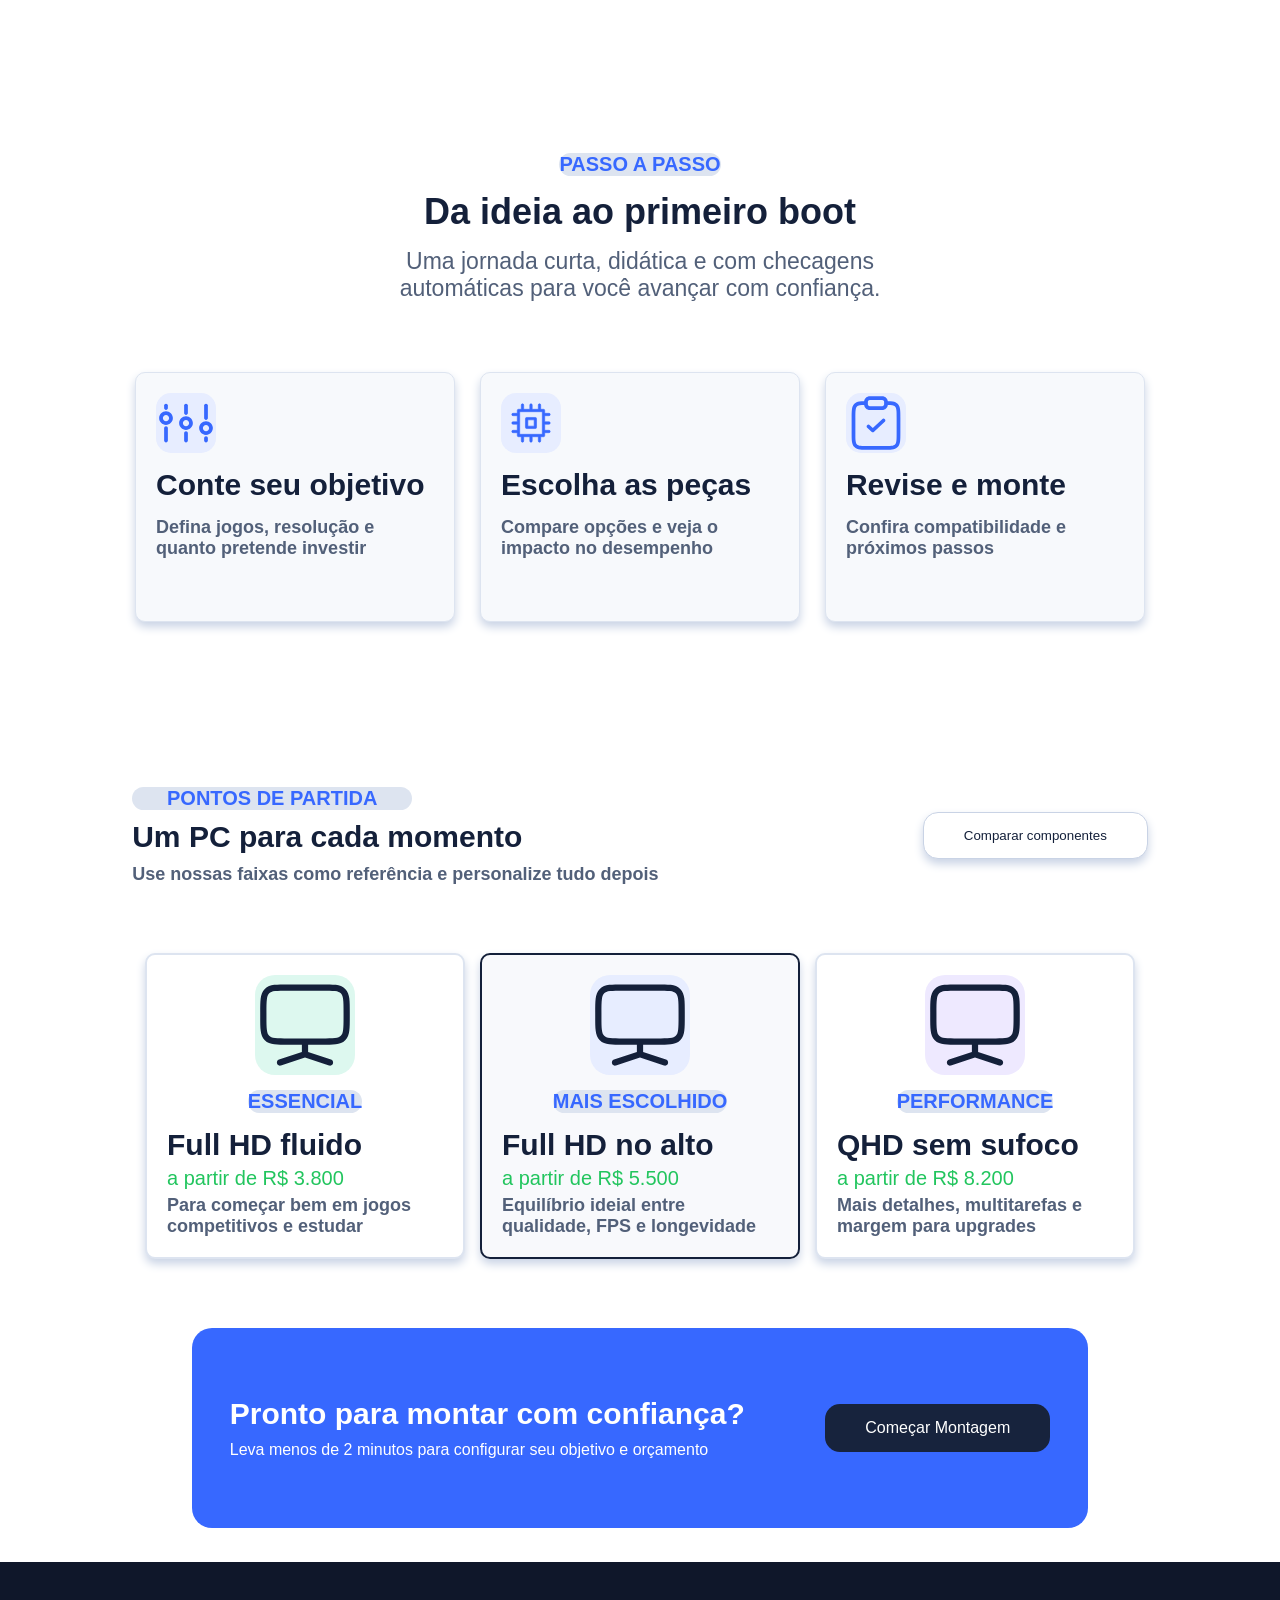
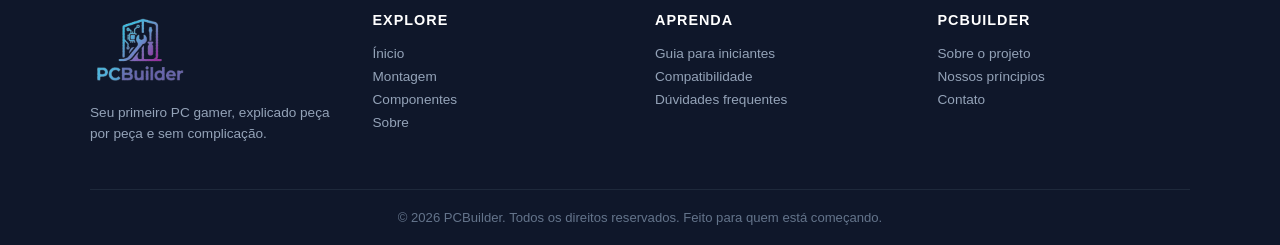
==== commit 7c12510b: "Segunda versão finalizada. Melhorada a logocia + a a integração do JSON com guias de apoio" ====
--- a/index.html
+++ b/index.html
@@ -28,7 +28,7 @@
 
     </ul>
   </nav>
-
+  
 
   <button type="button" class="montagem BotaoDesktop">Montar meu PC <img class="icons" src="assets/icons/icon-Avancar.svg" alt="Ícone Avançar">
   </button>
--- a/css/style.css
+++ b/css/style.css
@@ -105,13 +105,13 @@
   max-width: 560px;
   font-weight: bold;
 
-  span{
+  span {
     color: #526079;
     font-size: 15px;
   }
 }
 
-.tituloPrincipal2{
+.tituloPrincipal2 {
   font-size: 30px;
   color: #14203a;
   display: flex;
@@ -160,6 +160,16 @@
   max-width: 560px;
   text-align: center;
 }
+
+
+.descricaoComponenteCard {
+  color: #526079;
+  font-size: 14px;
+  font-weight: normal;
+  line-height: 1.5;
+  max-width: 100%;
+}
+
 
 .informacao {
   color: #3768ff;
@@ -269,7 +279,6 @@
 }
 
 
-
 .cardSecundario {
   position: relative;
   display: inline-block;
@@ -485,7 +494,7 @@
 
 }
 
-.controlaElementos2{
+.controlaElementos2 {
   display: flex;
   flex-direction: column;
   gap: 15px;
@@ -637,6 +646,17 @@
     box-shadow: 0 5px 10px rgb(201 211 229);
   }
 
+  .tituloHero {
+    font-size: clamp(2.5rem, 8vw, 3.5rem);
+  }
+
+  .secaoHero {
+    padding: 30px 20px;
+  }
+
+  .botoesPrincipais {
+    flex-wrap: wrap;
+  }
 
   .secaoHero {
     grid-template-columns: 1fr;
@@ -649,6 +669,35 @@
   .cardSecundario {
     width: 100%;
     flex-direction: column;
+  }
+
+  .montarPC {
+    display: flex;
+    flex-direction: column;
+    align-items: stretch;
+    width: 100%;
+    min-width: 0;
+    padding: 0 16px;
+    gap: 20px;
+    box-sizing: border-box;
+  }
+
+  .divEsquerda,
+  .divMeio,
+  .divDireita {
+    width: 100%;
+    min-width: 0;
+    max-width: 100%;
+    box-sizing: border-box;
+  }
+
+  .textoMontagem {
+    grid-template-columns: minmax(0, 1fr);
+    gap: 20px;
+  }
+
+  .tituloMontagem {
+    font-size: clamp(2rem, 7vw, 3rem);
   }
 
 
@@ -690,12 +739,15 @@
 }
 
 .textoMontagem {
-  display: flex;
+  display: grid;
+  grid-template-columns: repeat(2, 500px);
+  align-items: center;
   justify-content: space-between;
-  align-items: center;
-  width: 100%;
-}
-.tituloMontagem{
+  flex-direction: row;
+  width: 100%;
+}
+
+.tituloMontagem {
   font-weight: bold;
   font-size: 60px;
   color: #17233d;
@@ -703,8 +755,9 @@
 
 .pecas {
   display: flex;
-  flex-direction: row;
-  gap: 40px;
+  flex-direction: column;
+  gap: 4px;
+  width: 100%;
   align-items: center;
 }
 
@@ -715,7 +768,7 @@
   gap: 10px;
 }
 
-.montarPC{
+.montarPC {
   display: grid;
   grid-template-columns: 280px minmax(0, 1fr) 280px;
   gap: 24px;
@@ -726,7 +779,7 @@
   width: 100%;
 }
 
-.divEsquerda{
+.divEsquerda {
   display: flex;
   flex-direction: column;
   align-items: flex-start;
@@ -738,22 +791,23 @@
   width: 100%;
 }
 
-.selecaoComponente{
+.selecaoComponente {
   width: 100%;
   min-height: 50px;
   padding: 0 10px;
   box-shadow: 0 5px 10px rgb(201 211 229);
   transition: transform 300ms ease, box-shadow 300ms ease, background-color 200ms ease, border-color 200ms ease;
   border-radius: 10px;
-}
-
-.selecaoComponente:hover{
+  cursor: pointer;
+}
+
+.selecaoComponente:hover {
   transform: scale(1.05);
   border: #3768ff 2px solid;
   background-color: #e7edff;
 }
 
-.divMeio{
+.divMeio {
   display: flex;
   flex-direction: column;
   gap: 20px;
@@ -764,13 +818,11 @@
   width: 100%;
   min-height: calc(90vh - 50px);
   padding: 10px;
-}
-
-.nomeComponente{
-
-}
-
-.divComponentes{
+  position: relative;
+}
+
+
+.divComponentes {
   display: flex;
   flex-direction: column;
   gap: 20px;
@@ -780,7 +832,7 @@
 
 }
 
-.cardComponente{
+.cardComponente {
   display: flex;
   flex-direction: column;
   padding: 20px 40px;
@@ -790,9 +842,20 @@
   border-radius: 15px;
   transition: transform 300ms ease, box-shadow 300ms ease, background-color 200ms ease, border-color 200ms ease;
   box-shadow: 0 5px 10px rgb(201 211 229);
-}
-
-.cardComponente:hover{
+  cursor: pointer;
+}
+
+.selecionado {
+  border: 2px solid #3768ff;
+  background-color: #e7edff;
+  transform: scale(0.98);
+}
+
+.oculto {
+  display: none;
+}
+
+.cardComponente:hover {
   transform: scale(0.95);
   box-shadow: 0 5px 10px rgb(201 211 229);
   background-color: #e7edff;
@@ -800,13 +863,13 @@
 }
 
 
-.controlaElementos{
+.controlaElementos {
   display: flex;
   flex-direction: row;
   gap: 20px;
 }
 
-.divSugestao{
+.divSugestao {
   display: flex;
   flex-direction: row;
   gap: 20px;
@@ -815,22 +878,22 @@
 
 }
 
-.recomendado{
+.recomendado {
   padding: 10px 20px;
   border-radius: 25px;
   border: none;
-  background-color: #f7f9fc ;
+  background-color: #f7f9fc;
   color: #526079;
   box-shadow: 0 5px 10px rgb(201 211 229);
   transition: 300ms ease, background-color 300ms ease, border-color 300ms ease, color 300ms ease;
 }
 
-.recomendado:hover{
+.recomendado:hover {
   background-color: #3768ff;
   color: #ffffff;
 }
 
-.menorPreco{
+.menorPreco {
   padding: 10px 20px;
   border-radius: 25px;
   color: #526079;
@@ -839,42 +902,47 @@
   box-shadow: 0 5px 10px rgb(201 211 229);
   transition: 300ms ease, background-color 300ms ease, border-color 300ms ease, color 300ms ease;
 }
-.menorPreco:hover{
+
+.menorPreco:hover {
   background-color: #3768ff;
   color: #ffffff;
 }
 
-.textoPrincipalMontagem{
+.textoPrincipalMontagem {
   padding: 20px;
   gap: 10px;
   display: flex;
   flex-direction: column;
 
-  .descricaoComponente{
+  .descricaoComponente {
     max-width: 560px;
     color: #526079;
     font-weight: bold;
     font-size: 18px;
   }
-  .tituloEtapa{
+
+  .tituloEtapa {
     color: #14203a;
     font-weight: bold;
     font-size: 35px;
   }
-  .etapa{
+
+  .etapa {
     color: #3768ff;
     font-weight: bold;
   }
 }
 
-.botoes{
+.botoes {
   display: flex;
   flex-direction: row;
   justify-content: space-around;
   width: 100%;
   align-items: center;
-
-  .voltar{
+  flex-wrap: wrap;
+  gap: 15px;
+
+  .voltar {
     background-color: transparent;
     border: #dde4f0 2px solid;
     box-shadow: 0 5px 10px rgb(201 211 229);
@@ -887,13 +955,13 @@
 
   }
 
-  .voltar:active{
+  .voltar:active {
     transform: scale(0.95);
 
   }
 }
 
-.divDireita{
+.divDireita {
   display: flex;
   flex-direction: column;
   align-items: center;
@@ -901,7 +969,7 @@
   gap: 20px;
 }
 
-.cardOrcamento{
+.cardOrcamento {
   background-color: #17233d;
   width: 100%;
   min-height: 200px;
@@ -912,18 +980,19 @@
   padding: 20px;
   box-shadow: 0 5px 10px rgb(201 211 229);
 
-  .precoMontagem{
+  .precoMontagem {
     font-weight: bold;
     color: #ffffff;
     font-size: 30px;
   }
-  .orcamento{
+
+  .orcamento {
     font-weight: bold;
     color: #ffffff;
   }
 }
 
-.cardCompatibilidade{
+.cardCompatibilidade {
   background-color: #ffffff;
   border: #dde4f0 1px solid;
   width: 100%;
@@ -935,14 +1004,14 @@
   padding: 20px;
   box-shadow: 0 5px 10px rgb(201 211 229);
 
-  .compatibilidade{
+  .compatibilidade {
     font-weight: bold;
     color: #17233d;
     font-size: 20px;
   }
 }
 
-.cardPecasEscolhidas{
+.cardPecasEscolhidas {
   background-color: #ffffff;
   border: #dde4f0 1px solid;
   width: 100%;
@@ -954,7 +1023,7 @@
   padding: 20px;
   box-shadow: 0 5px 10px rgb(201 211 229);
 
-  .pecasEscolhidas{
+  .pecasEscolhidas {
     font-weight: bold;
     color: #17233d;
     font-size: 20px;
@@ -963,7 +1032,7 @@
 
 /* SECÃO COMPONENTES*/
 
-.secaoComponente{
+.secaoComponente {
   display: grid;
   grid-template-columns: repeat(2, 1fr);
   justify-items: center;
@@ -973,7 +1042,7 @@
   width: 100%;
 }
 
-form{
+form {
   display: flex;
   flex-direction: row;
   gap: 20px;
@@ -986,13 +1055,13 @@
   align-items: center;
   justify-content: flex-start;
 
-  input{
+  input {
     width: 100%;
     padding: 10px;
     border: none;
   }
 
-  .botaoPesquisar{
+  .botaoPesquisar {
     padding: 10px;
     border: none;
     border-radius: 30px;
@@ -1000,14 +1069,15 @@
     background-color: transparent;
     transition: transform 300ms ease, box-shadow 300ms ease, background-color 300ms ease, border-color 300ms ease;
   }
-  .botaoPesquisar:hover{
+
+  .botaoPesquisar:hover {
     box-shadow: 1px 1px 2px #dde4f0;
     background-color: transparent;
     transform: translateX(6px);
   }
 }
 
-.botoesCategoria{
+.botoesCategoria {
   display: flex;
   flex-direction: row;
   justify-content: flex-start;
@@ -1016,7 +1086,7 @@
   width: 100%;
 }
 
-.secaoCategoria{
+.secaoCategoria {
   display: flex;
   flex-direction: column;
   min-height: calc(100vh - 50px);
@@ -1025,13 +1095,13 @@
   gap: 40px;
 }
 
-.categoria{
+.categoria {
   display: grid;
   grid-template-columns: 300px 1fr;
   gap: 30px;
 }
 
-.controlaCards{
+.controlaCards {
   display: flex;
   flex-direction: row;
   gap: 20px;
@@ -1043,7 +1113,7 @@
   padding: 0 50px;
 }
 
-.card{
+.card {
   display: flex;
   flex-direction: column;
   align-items: flex-start;
@@ -1057,11 +1127,13 @@
   box-shadow: 0 5px 10px rgb(201 211 229);
   cursor: pointer;
 }
-.card:hover{
+
+.card:hover {
   transform: scale(0.95);
   border: #17233d 2px solid;
 }
-.tituloLinha{
+
+.tituloLinha {
   position: relative;
   padding-bottom: 10px;
   color: #526079;
@@ -1071,7 +1143,7 @@
   font-weight: bold;
 }
 
-.tituloLinha::before{
+.tituloLinha::before {
   position: absolute;
   content: "";
   width: 100%;
@@ -1082,7 +1154,7 @@
   border-radius: 10px;
 }
 
-.informacaoComp{
+.informacaoComp {
   font-weight: bold;
   color: #17233d;
   font-size: 15px;
@@ -1091,13 +1163,13 @@
   padding: 5px;
 }
 
-.tituloCom{
+.tituloCom {
   font-size: 25px;
   font-weight: bold;
   color: #14203a;
 }
 
-.cardMontar{
+.cardMontar {
   display: flex;
   flex-direction: column;
   align-items: flex-start;
@@ -1106,12 +1178,44 @@
   border-radius: 15px;
   padding: 10px;
   gap: 10px;
-  p{
+
+  p {
     color: #f7f9fc;
   }
 }
-
-.montagem3{
+.finalizarMontagem{
+  display: flex;
+  flex-direction: row;
+  gap: 5px;
+  align-items: center;
+  background-color: #3768ff;
+  border: none;
+  border-radius: 15px;
+  padding: 20px 50px;
+  color: #ffffff;
+  transition: transform 300ms ease, box-shadow 300ms ease;
+  box-shadow: 0 5px 10px rgb(201 211 229);
+  text-decoration: none;
+  cursor: pointer;
+}
+
+.continuarMontagem {
+  display: flex;
+  flex-direction: row;
+  gap: 5px;
+  align-items: center;
+  background-color: #3768ff;
+  border: none;
+  border-radius: 15px;
+  padding: 15px 30px;
+  color: #ffffff;
+  transition: transform 300ms ease, box-shadow 300ms ease;
+  box-shadow: 0 5px 10px rgb(201 211 229);
+  text-decoration: none;
+  cursor: pointer;
+}
+
+.montagem3 {
   background-color: transparent;
   border: #ffffff 1px solid;
   color: #ffffff;
@@ -1125,13 +1229,13 @@
   transition: 300ms ease, background-color 300ms ease, border-color 300ms ease;
 }
 
-.montagem3:hover{
+.montagem3:hover {
   transform: scale(1.02);
 }
 
 /* SEÇÃO SOBRE*/
 
-.secaoSobre{
+.secaoSobre {
   display: grid;
   grid-template-columns: repeat(2, 1fr);
   justify-items: center;
@@ -1141,23 +1245,23 @@
   min-height: calc(100vh - 90px);
 }
 
-.descricao2{
+.descricao2 {
   font-weight: bold;
   color: #526079;
   font-size: 15px;
 }
 
-.secaoMissao{
-  display: flex;
-  flex-direction: column;
-  align-items: center;
-  justify-content:flex-start;
+.secaoMissao {
+  display: flex;
+  flex-direction: column;
+  align-items: center;
+  justify-content: flex-start;
   padding: 80px 6%;
   width: 100%;
 
 }
 
-.controlaCards2{
+.controlaCards2 {
   display: flex;
   flex-direction: row;
   justify-content: center;
@@ -1167,7 +1271,7 @@
   padding: 60px;
 }
 
-.card1{
+.card1 {
   background-color: #e7edff;
   width: 30%;
   min-height: 150px;
@@ -1181,7 +1285,7 @@
 
 }
 
-.card2{
+.card2 {
   background-color: #dde4f0;
   width: 30%;
   min-height: 150px;
@@ -1194,7 +1298,7 @@
   transition: transform 300ms ease, box-shadow 300ms ease, border 100ms ease;
 }
 
-.card3{
+.card3 {
   background-color: #fff2d8;
   width: 30%;
   min-height: 150px;
@@ -1207,16 +1311,16 @@
   transition: transform 300ms ease, box-shadow 300ms ease, border 100ms ease;
 }
 
-.secaoControle{
-  display: flex;
-  flex-direction: column;
-  align-items: center;
-  justify-content:flex-start;
+.secaoControle {
+  display: flex;
+  flex-direction: column;
+  align-items: center;
+  justify-content: flex-start;
   width: 100%;
   padding: 70px 6% 100px;
 }
 
-.iconeL{
+.iconeL {
   background-color: #e7edff;
   width: 15%;
   padding: 10px;
@@ -1227,7 +1331,7 @@
   box-shadow: 1px 1px 2px #dde4f0;
 }
 
-.iconeP{
+.iconeP {
   background-color: #ddf8ef;
   width: 15%;
   padding: 10px;
@@ -1238,7 +1342,7 @@
   box-shadow: 1px 1px 2px #dde4f0;
 }
 
-.iconeB{
+.iconeB {
   background-color: #fff2d8;
   width: 15%;
   padding: 10px;
@@ -1249,7 +1353,7 @@
   box-shadow: 1px 1px 2px #dde4f0;
 }
 
-.secaoPrincipios{
+.secaoPrincipios {
   display: grid;
   grid-template-columns: repeat(2, 1fr);
   justify-items: flex-end;
@@ -1261,8 +1365,8 @@
   gap: 40px;
 }
 
-.controlaCards3{
- display: grid;
+.controlaCards3 {
+  display: grid;
   grid-template-columns: repeat(2, 1fr);
   gap: 40px;
   width: 100%;
@@ -1272,7 +1376,7 @@
   background-color: #17233d;
 }
 
-.cardPrincipios{
+.cardPrincipios {
   display: flex;
   width: 100%;
   gap: 20px;
@@ -1286,12 +1390,13 @@
   transition: transform 300ms ease, box-shadow 300ms ease, border 400ms ease;
   box-shadow: 0 5px 10px rgb(211 211 255 / 0.25);
 }
-.cardPrincipios:hover{
+
+.cardPrincipios:hover {
   border: #ffffff 2px solid;
   box-shadow: 0 5px 10px rgb(211 211 255 / 0.25);
 }
 
-.tituloPrincipal3{
+.tituloPrincipal3 {
   color: #ffffff;
   font-size: 25px;
   font-weight: bold;
@@ -1300,13 +1405,13 @@
   gap: 5px;
 }
 
-.descricao3{
+.descricao3 {
   font-weight: bold;
   color: #b8c3d7;
   font-size: 20px;
 }
 
-.num{
+.num {
   font-weight: bold;
   color: #b8c3d7;
   font-size: 15px;
@@ -1314,16 +1419,16 @@
   padding: 20px;
   display: flex;
   align-items: center;
- border-radius: 12px;
-}
-
-.tituloHero2{
+  border-radius: 12px;
+}
+
+.tituloHero2 {
   font-size: 70px;
   font-weight: bold;
   color: #ffffff;
 }
 
-.informacao2{
+.informacao2 {
   color: #9A5A00;
   background-color: #fff2d8;
   max-width: 280px;
@@ -1336,13 +1441,14 @@
   font-weight: bold;
   border-radius: 999px;
 }
-.iconPlaneta{
+
+.iconPlaneta {
   width: 300px;
   height: auto;
   display: block;
 }
 
-.secaoCompromisso{
+.secaoCompromisso {
   display: grid;
   grid-template-columns: repeat(2, 1fr);
   justify-items: center;
@@ -1355,6 +1461,7 @@
   color: white;
   padding: 50px 30px 20px;
 }
+
 .footer-grid {
   display: grid;
   grid-template-columns: repeat(auto-fit, minmax(180px, 1fr));
@@ -1362,17 +1469,29 @@
   max-width: 1100px;
   margin: 0 auto 30px;
 }
+
 .footer-col .footer-logo {
-  font-size: 1.2rem; font-weight: 800;
-  color: #a855f7; margin-bottom: 10px;
-}
-.footer-col p { color: #94a3b8; font-size: 0.85rem; line-height: 1.6; margin-bottom: 14px; }
+  font-size: 1.2rem;
+  font-weight: 800;
+  color: #a855f7;
+  margin-bottom: 10px;
+}
+
+.footer-col p {
+  color: #94a3b8;
+  font-size: 0.85rem;
+  line-height: 1.6;
+  margin-bottom: 14px;
+}
+
 .footer-col h4 {
-  color: white; font-size: 0.9rem;
+  color: white;
+  font-size: 0.9rem;
   margin-bottom: 14px;
   text-transform: uppercase;
   letter-spacing: 1px;
 }
+
 .footer-col a {
   display: block;
   color: #94a3b8;
@@ -1381,14 +1500,20 @@
   font-size: 0.85rem;
   transition: color 0.15s;
 }
-.footer-col a:hover { color: #a855f7; }
+
+.footer-col a:hover {
+  color: #a855f7;
+}
+
 .footer-redes {
   display: flex;
   gap: 10px;
   margin-top: 6px;
 }
+
 .footer-redes a {
-  width: 38px; height: 38px;
+  width: 38px;
+  height: 38px;
   background: #1e293b;
   border-radius: 50%;
   display: flex !important;
@@ -1398,10 +1523,12 @@
   transition: 0.2s;
   padding: 0 !important;
 }
+
 .footer-redes a:hover {
   background: #a855f7;
   transform: translateY(-3px);
 }
+
 .footer-copy {
   max-width: 1100px;
   margin: 0 auto;
@@ -1413,3 +1540,656 @@
 }
 
 
+.snackbar {
+  position: fixed;
+  top: 24px;
+  left: 50%;
+
+  transform: translate(-50%, -20px);
+  opacity: 0;
+  visibility: hidden;
+
+  background-color: #20242c;
+  color: #ffffff;
+  padding: 16px 24px;
+  border-radius: 10px;
+
+  max-width: calc(100% - 32px);
+  width: max-content;
+  z-index: 1000;
+
+  transition: opacity 0.3s ease, transform 0.3s ease,
+  visibility 0.3s ease;
+}
+
+.snackbar.visivel {
+  opacity: 1;
+  visibility: visible;
+  transform: translate(-50%, 0);
+}
+
+.mensagemSnackbar {
+  font-size: 14px;
+  line-height: 1.5;
+}
+
+
+.barraProgresso {
+  width: 100%;
+  height: 8px;
+  background-color: #e5e7eb;
+  border-radius: 20px;
+  overflow: hidden;
+  margin-top: 12px;
+}
+
+.progressoPreenchido {
+  width: 0%;
+  height: 100%;
+  background-color: #22c55e;
+  border-radius: 20px;
+  transition: width 0.35s ease;
+}
+
+.controlaPecas {
+  display: flex;
+  flex-direction: row;
+  justify-content: space-between;
+  align-items: center;
+  width: 100%;
+  gap: 50px;
+}
+
+.porcentagemPecas {
+  font-weight: bold;
+  color: #22c55e;
+}
+
+
+.itemResumo .icons {
+  visibility: hidden;
+  opacity: 0;
+  transition: opacity 0.25s ease;
+}
+
+.itemResumo.temPeca .icons {
+  visibility: visible;
+  opacity: 1;
+}
+
+.botaoAjuda {
+  padding: 5px 20px;
+  border-radius: 12px;
+  border: 1px solid #1e293b;
+}
+
+.ajuda {
+  display: none;
+}
+
+.ajudaAberta {
+  display: flex;
+  flex-direction: column;
+  position: absolute;
+  top: 14px;
+  right: 12px;
+
+  background-color: #f0f0f0;
+  border-radius: 15px;
+  padding: 12px;
+
+  gap: 10px;
+  width: clamp(260px, 40%, 360px);
+  max-width: 360px;
+  min-height: 360px;
+  box-sizing: border-box;
+  box-shadow: 0 8px 20px 0 rgba(0, 0, 0, 0.18);
+
+  h2{
+    text-align: center;
+    color: #01133a;
+    font-weight: bold;
+    font-size: 28px;
+    margin: 5px;
+  }
+
+  h3{
+    color: #17233d;
+    font-size: 20px;
+    margin: 2px;
+  }
+
+  p{
+    color: #526079;
+    font-size: 16px;
+    margin: 2px;
+  }
+
+  .botaoFechar{
+    padding: 12px 50px;
+    border-radius: 12px;
+    border: none;
+    color: #f7f9fc;
+    background-color: #3768ff;
+    cursor: pointer;
+    transition: background-color 0.35s ease;
+    align-self: center;
+  }
+  .botaoFechar:hover {
+    background-color: #2451dc;
+  }
+  animation: aparecerModal 0.5s ease-out;
+}
+
+
+@keyframes aparecerModal {
+  from {
+    opacity: 0;
+    transform: translateY(8px) scale(0.98);
+  }
+
+  to {
+    opacity: 1;
+    transform: translateY(0) scale(1);
+  }
+}
+
+
+
+
+.controlaBotao {
+  display: flex;
+  align-items: center;
+  justify-content: center;
+}
+
+@media (max-width: 600px) {
+  .ajudaAberta {
+    left: 12px;
+    right: 12px;
+    width: auto;
+    max-width: none;
+  }
+}
+
+
+.tutorial {
+  display: none;
+  position: fixed;
+  inset: 0;
+  z-index: 1002;
+
+  background-color: transparent;
+
+  align-items: center;
+  justify-content: center;
+  padding: 20px;
+  box-sizing: border-box;
+}
+
+.tutorialCaixa {
+  width: 100%;
+  max-width: 460px;
+  padding: 28px;
+  z-index: 1;
+
+  background-color: #ffffff;
+  border-radius: 16px;
+  box-shadow: 0 12px 35px rgba(0, 0, 0, 0.4);
+
+  box-sizing: border-box;
+
+  h2 {
+    color: #01133a;
+    font-size: 26px;
+    margin: 12px 0;
+  }
+
+  p {
+    color: #526079;
+    line-height: 1.6;
+  }
+  transition: transform 0.25s ease;
+}
+
+.tutorialBotoes {
+  display: flex;
+  justify-content: flex-end;
+  flex-wrap: wrap;
+  gap: 10px;
+  margin-top: 24px;
+}
+
+.tutorialBotoes button {
+  padding: 11px 16px;
+  border-radius: 10px;
+  border: 1px solid #dde4f0;
+  background-color: #ffffff;
+  color: #01133a;
+  cursor: pointer;
+}
+
+#avancarTutorial {
+  background-color: #3768ff;
+  color: #ffffff;
+  border-color: #3768ff;
+}
+
+@keyframes entradaTutorial {
+  from {
+    opacity: 0;
+    transform: translateY(12px) scale(0.98);
+  }
+
+  to {
+    opacity: 1;
+    transform: translateY(0) scale(1);
+  }
+}
+
+.tutorialAtivo {
+  display: flex;
+}
+.tutorialAtivo .tutorialCaixa {
+  animation: entradaTutorial 0.25s ease-out;
+}
+
+.destaqueTutorial {
+  position: relative;
+  z-index: 1001;
+
+  outline: 3px solid #3768ff;
+  outline-offset: 5px;
+  border-radius: 12px;
+
+  box-shadow:
+    0 0 0 4px rgba(55, 104, 255, 0.2),
+    0 0 0 100vmax rgba(1, 19, 58, 0.65);
+
+  transition: outline 0.2s ease, box-shadow 0.2s ease;
+}
+
+
+.tutorialCaixa.tutorialComponentes {
+  transform: translateY(-350px);
+}
+
+.statusConsumoInsuficiente{
+  background-color: #FEE2E2;
+  color: #991B1B;
+  border-radius: 12px;
+  padding: 16px;
+  font-weight: bold;
+}
+
+.statusConsumoSuficiente{
+  background-color: #E6F4EA;
+  color: #0F5132;
+  border-radius: 12px;
+  padding: 16px;
+  font-weight: bold;
+}
+
+/* Responsividade da página Montagem */
+@media (max-width: 900px) {
+  .montarPC {
+    display: flex;
+    flex-direction: column;
+    align-items: stretch;
+    width: 100%;
+    min-width: 0;
+    padding: 0 16px;
+    gap: 20px;
+    box-sizing: border-box;
+  }
+
+  .montarPC > .divEsquerda,
+  .montarPC > .divMeio,
+  .montarPC > .divDireita {
+    display: flex;
+    flex-direction: column;
+    width: 100%;
+    min-width: 0;
+    max-width: 100%;
+    box-sizing: border-box;
+  }
+
+  .botoes {
+    display: flex;
+    flex-direction: row;
+    justify-content: space-around;
+    width: 100%;
+    align-items: center;
+    gap: 5px;
+
+  }
+
+  .botoes .voltar {
+    padding: 5px 75px;
+
+  }
+
+  .botoes .finalizarMontagem {
+    padding: 18px 40px;
+  }
+
+  .botoes .continuarMontagem {
+    padding: 12px 22px;
+  }
+
+  .cardComponente {
+    width: 100%;
+    max-width: 100%;
+    padding: 16px;
+    box-sizing: border-box;
+  }
+  .textoMontagem {
+    grid-template-columns: minmax(0, 1fr);
+    gap: 20px;
+  }
+
+  .tituloMontagem {
+    font-size: clamp(2rem, 7vw, 3rem);
+  }
+}
+
+@media (max-width: 600px) {
+  .cardComponente {
+    width: 100%;
+    max-width: 100%;
+    min-width: 0;
+    padding: 16px;
+    box-sizing: border-box;
+  }
+
+  .controlaElementos {
+    min-width: 0;
+    max-width: 100%;
+    box-sizing: border-box;
+  }
+
+  .areaPreco {
+    min-width: 0;
+    max-width: 100%;
+  }
+
+  .nomeComponente,
+  .descricao {
+    overflow-wrap: anywhere;
+  }
+}
+
+
+/* Ajustes dos cards de Componentes em telas pequenas */
+@media (max-width: 600px) {
+  .categoria {
+    grid-template-columns: minmax(0, 1fr);
+    width: 100%;
+    min-width: 0;
+  }
+
+  .categoria > .divEsquerda,
+  .categoria > .divDireita {
+    width: 100%;
+    min-width: 0;
+    max-width: 100%;
+  }
+
+  .controlaCards {
+    display: grid;
+    grid-template-columns: minmax(0, 1fr);
+    gap: 16px;
+    width: 100%;
+    min-width: 0;
+    min-height: 0;
+    padding: 0;
+    align-items: stretch;
+    box-sizing: border-box;
+  }
+
+  .controlaCards .card {
+    width: 100%;
+    min-width: 0;
+    max-width: 100%;
+    height: auto;
+    min-height: 0;
+    box-sizing: border-box;
+  }
+
+  .controlaCards .card * {
+    max-width: 100%;
+    overflow-wrap: anywhere;
+  }
+}
+
+/* Responsividade da página Componentes */
+@media (max-width: 600px) {
+  .secaoComponente {
+    display: flex;
+    flex-direction: column;
+    align-items: stretch;
+    gap: 24px;
+    width: 100%;
+    padding: 30px 20px;
+    box-sizing: border-box;
+  }
+
+  .secaoComponente .cardPrincipal,
+  .secaoComponente .cardSecundario {
+    width: 100%;
+    min-width: 0;
+  }
+
+  .secaoComponente .tituloHero {
+    font-size: clamp(2rem, 8vw, 2.8rem);
+    overflow-wrap: anywhere;
+  }
+
+  .secaoComponente .background-image {
+    display: block;
+    width: 100%;
+    max-width: 100%;
+    height: auto;
+  }
+
+  .secaoComponente form {
+    width: 100%;
+    min-width: 0;
+    gap: 10px;
+    padding: 12px;
+    box-sizing: border-box;
+  }
+
+  .secaoComponente form input {
+    flex: 1;
+    min-width: 0;
+  }
+}
+
+@media (max-width: 600px) {
+  .botoesCategoria {
+    display: flex;
+    flex-wrap: wrap;
+    justify-content: flex-start;
+    gap: 10px;
+    width: 100%;
+    min-width: 0;
+  }
+
+  .botoesCategoria button {
+    max-width: 100%;
+    white-space: normal;
+    overflow-wrap: anywhere;
+  }
+
+  .secaoCategoria {
+    width: 100%;
+    min-width: 0;
+    padding: 10px 20px;
+    gap: 24px;
+    box-sizing: border-box;
+  }
+}
+
+
+@media (max-width: 600px) {
+  .controlaCards2 {
+    flex-direction: column;
+    padding: 30px 0;
+    gap: 16px;
+  }
+
+  .card1,
+  .card2,
+  .card3,
+  .cardInformacao {
+    width: 100%;
+  }
+}
+
+@media (max-width: 600px) {
+  .secaoSobre,
+  .secaoPrincipios,
+  .secaoCompromisso {
+    grid-template-columns: 1fr;
+    justify-items: center;
+    gap: 30px;
+    padding: 40px 20px;
+  }
+
+  .secaoSobre .cardPrincipal,
+  .secaoSobre .cardSecundario,
+  .secaoPrincipios .cardPrincipal,
+  .secaoPrincipios .cardSecundario,
+  .secaoCompromisso .cardPrincipal,
+  .secaoCompromisso .cardSecundario {
+    width: 100%;
+    min-width: 0;
+  }
+
+  .secaoSobre .background-image,
+  .secaoCompromisso .background-image {
+    display: block;
+    width: 100%;
+    max-width: 420px;
+    height: auto;
+    margin: 0 auto;
+  }
+
+  .secaoPrincipios .iconPlaneta {
+    display: block;
+    width: 100%;
+    max-width: 280px;
+    height: auto;
+    margin: 0 auto;
+  }
+
+  .tituloHero,
+  .tituloHero2 {
+    font-size: clamp(32px, 8vw, 44px);
+  }
+
+  .controlaCards3 {
+    grid-template-columns: 1fr;
+    gap: 16px;
+    padding: 30px 20px;
+  }
+
+  .cardPrincipios {
+    min-height: auto;
+    padding: 18px;
+    gap: 14px;
+  }
+
+  .tituloPrincipal3 {
+    font-size: 20px;
+  }
+
+  .descricao3 {
+    font-size: 15px;
+    line-height: 1.5;
+  }
+
+  .num {
+    padding: 12px;
+    flex-shrink: 0;
+  }
+
+}
+
+
+@media (min-width: 601px) and (max-width: 900px) {
+  .controlaCards {
+    padding: 0;
+    gap: 2px;
+    align-items: stretch;
+  }
+
+
+  .controlaCards .card {
+    width: calc(50% - 1px);
+    box-sizing: border-box;
+    min-width: 0;
+  }
+
+
+  .controlaCards .card * {
+    max-width: 100%;
+    overflow-wrap: anywhere;
+  }
+
+  .divEsquerda{
+    max-height: 700px;
+    min-height: 660px;
+  }
+
+  .secaoComponente {
+    display: flex;
+    flex-direction: column;
+    align-items: stretch;
+    gap: 14px;
+    width: 100%;
+    padding: 10px 10px;
+    box-sizing: border-box;
+  }
+
+
+
+  .secaoComponente .background-image {
+    display: block;
+    width: 100%;
+    max-width: 100%;
+    height: auto;
+  }
+
+  .secaoComponente form {
+    width: 100%;
+    min-width: 0;
+    gap: 10px;
+    padding: 12px;
+    box-sizing: border-box;
+  }
+
+  .secaoComponente form input {
+    flex: 1;
+    min-width: 0;
+  }
+}
+
+.controlaCards2 {
+  display: grid;
+  grid-template-columns: repeat(3, minmax(0, 1fr));
+  align-items: stretch;
+  gap: 16px;
+}
+
+.controlaCards2 .cardInformacao,
+.controlaCards2 .card1,
+.controlaCards2 .card2,
+.controlaCards2 .card3 {
+  width: 100%;
+  height: 100%;
+  box-sizing: border-box;
+}
+
+
